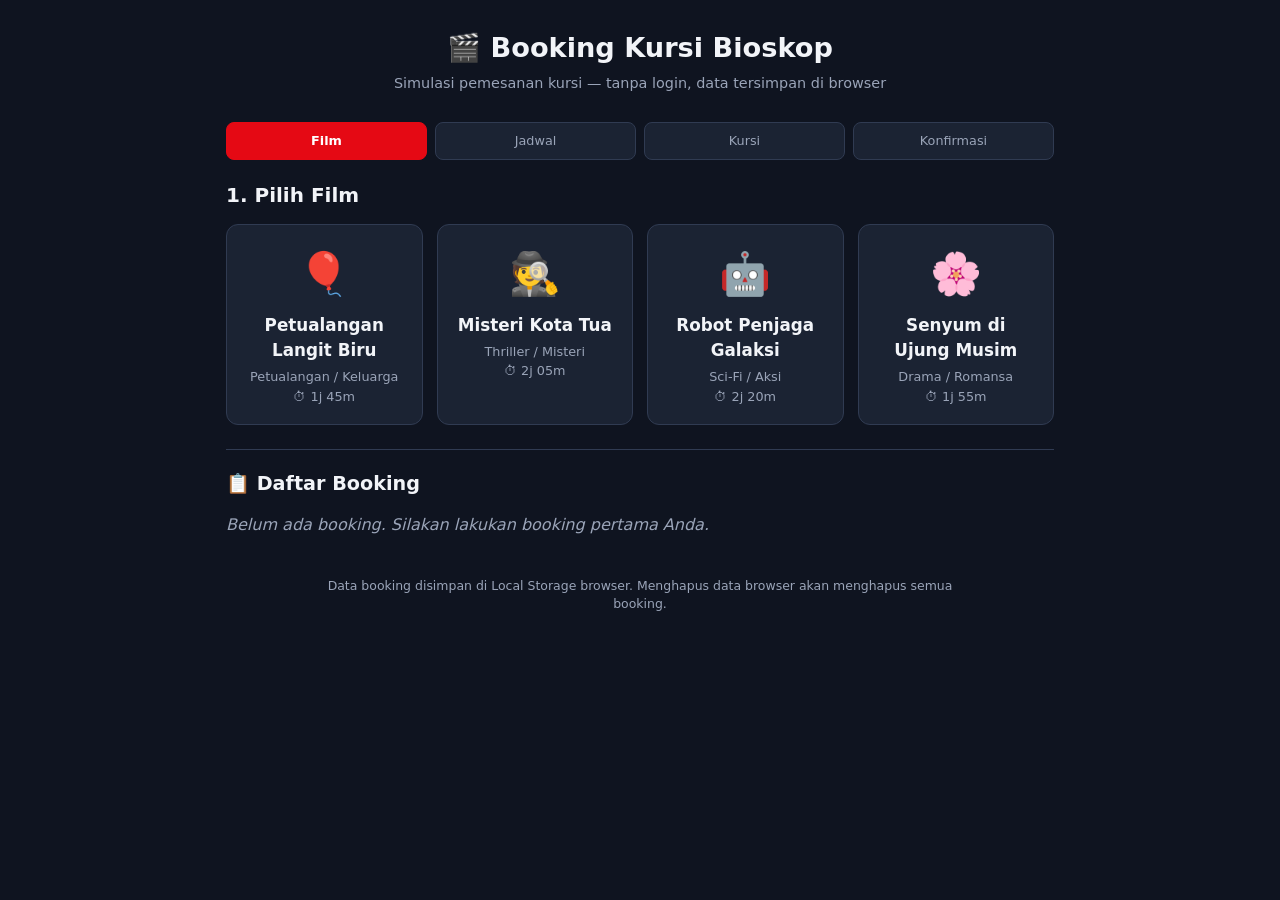
==== index.html @ f1a854e2 "first commit" ====
<!DOCTYPE html>
<html lang="id">
<head>
  <meta charset="UTF-8" />
  <meta name="viewport" content="width=device-width, initial-scale=1.0" />
  <title>Booking Kursi Bioskop</title>
  <link rel="stylesheet" href="css/style.css" />
</head>
<body>
  <header class="app-header">
    <h1>🎬 Booking Kursi Bioskop</h1>
    <p class="subtitle">Simulasi pemesanan kursi — tanpa login, data tersimpan di browser</p>
  </header>

  <main class="container">
    <!-- Indikator langkah -->
    <ol class="steps-indicator" id="stepsIndicator">
      <li data-step="1">Film</li>
      <li data-step="2">Jadwal</li>
      <li data-step="3">Kursi</li>
      <li data-step="4">Konfirmasi</li>
    </ol>

    <!-- STEP 1: Pilih Film -->
    <section class="step" id="step-film">
      <h2>1. Pilih Film</h2>
      <div class="film-grid" id="filmGrid"></div>
    </section>

    <!-- STEP 2: Pilih Jadwal -->
    <section class="step hidden" id="step-schedule">
      <button class="btn-back" data-back="film">← Kembali ke daftar film</button>
      <h2>2. Pilih Jadwal Tayang</h2>
      <div class="selected-film-info" id="selectedFilmInfo"></div>
      <div class="schedule-list" id="scheduleList"></div>
    </section>

    <!-- STEP 3: Pilih Kursi -->
    <section class="step hidden" id="step-seat">
      <button class="btn-back" data-back="schedule">← Kembali ke jadwal</button>
      <h2>3. Pilih Kursi</h2>
      <div class="selected-context" id="seatContext"></div>

      <div class="screen">LAYAR</div>
      <div class="seat-map" id="seatMap"></div>

      <div class="seat-legend">
        <span><i class="legend-box available"></i> Tersedia</span>
        <span><i class="legend-box selected"></i> Dipilih</span>
        <span><i class="legend-box booked"></i> Sudah Dipesan</span>
      </div>

      <div class="seat-actions">
        <p class="selected-seats-text" id="selectedSeatsText">Belum ada kursi dipilih.</p>
        <button class="btn-primary" id="toConfirmBtn" disabled>Lanjut ke Konfirmasi →</button>
      </div>
    </section>

    <!-- STEP 4: Isi Nama & Konfirmasi -->
    <section class="step hidden" id="step-confirm">
      <button class="btn-back" data-back="seat">← Kembali ke pilih kursi</button>
      <h2>4. Isi Nama &amp; Konfirmasi</h2>

      <div class="form-group">
        <label for="nameInput">Nama Pemesan <span class="required">*</span></label>
        <input type="text" id="nameInput" placeholder="Masukkan nama Anda" autocomplete="off" />
        <p class="error-text hidden" id="nameError">Nama pemesan wajib diisi.</p>
      </div>

      <div class="summary-card">
        <h3>Ringkasan Booking</h3>
        <dl id="summaryContent"></dl>
      </div>

      <button class="btn-primary btn-book" id="bookBtn">Booking</button>
    </section>

    <!-- Pesan sukses -->
    <section class="step hidden" id="step-success">
      <div class="success-box">
        <div class="success-icon">✅</div>
        <h2>Booking Berhasil!</h2>
        <dl id="successDetail"></dl>
        <button class="btn-primary" id="bookAgainBtn">Booking Lagi</button>
      </div>
    </section>

    <!-- Daftar Booking -->
    <section class="bookings-panel">
      <h2>📋 Daftar Booking</h2>
      <div id="bookingsList"></div>
    </section>
  </main>

  <footer class="app-footer">
    <p>Data booking disimpan di Local Storage browser. Menghapus data browser akan menghapus semua booking.</p>
  </footer>

  <script src="js/data.js"></script>
  <script src="js/storage.js"></script>
  <script src="js/app.js"></script>
</body>
</html>
---- css/style.css ----
/* style.css — Tampilan aplikasi booking kursi bioskop (responsif desktop & mobile) */

:root {
  --bg: #0f1420;
  --surface: #1b2333;
  --surface-2: #242e42;
  --primary: #e50914;
  --primary-hover: #ff1f2b;
  --text: #f2f4f8;
  --text-dim: #9aa4b8;
  --available: #38507a;
  --selected: #29c46a;
  --booked: #5a3a3a;
  --border: #303b52;
  --radius: 12px;
}

* { box-sizing: border-box; margin: 0; padding: 0; }

body {
  font-family: "Segoe UI", system-ui, -apple-system, sans-serif;
  background: var(--bg);
  color: var(--text);
  line-height: 1.5;
  min-height: 100vh;
}

.app-header {
  text-align: center;
  padding: 28px 16px 12px;
}
.app-header h1 { font-size: 1.7rem; }
.subtitle { color: var(--text-dim); font-size: 0.9rem; margin-top: 4px; }

.container {
  max-width: 860px;
  margin: 0 auto;
  padding: 16px;
}

.hidden { display: none !important; }

/* Indikator langkah */
.steps-indicator {
  display: flex;
  list-style: none;
  gap: 8px;
  margin-bottom: 20px;
  flex-wrap: wrap;
}
.steps-indicator li {
  flex: 1;
  min-width: 70px;
  text-align: center;
  padding: 8px 4px;
  font-size: 0.8rem;
  color: var(--text-dim);
  background: var(--surface);
  border-radius: 8px;
  border: 1px solid var(--border);
}
.steps-indicator li.active {
  color: #fff;
  background: var(--primary);
  border-color: var(--primary);
  font-weight: 600;
}
.steps-indicator li.done {
  color: var(--selected);
  border-color: var(--selected);
}

/* Section langkah */
.step { margin-bottom: 24px; }
.step h2 { font-size: 1.25rem; margin-bottom: 14px; }

/* Tombol */
.btn-primary {
  background: var(--primary);
  color: #fff;
  border: none;
  padding: 12px 22px;
  border-radius: 10px;
  font-size: 1rem;
  font-weight: 600;
  cursor: pointer;
  transition: background 0.15s, transform 0.05s;
}
.btn-primary:hover:not(:disabled) { background: var(--primary-hover); }
.btn-primary:active:not(:disabled) { transform: scale(0.98); }
.btn-primary:disabled { opacity: 0.45; cursor: not-allowed; }

.btn-back {
  background: transparent;
  color: var(--text-dim);
  border: none;
  cursor: pointer;
  font-size: 0.9rem;
  margin-bottom: 10px;
  padding: 4px 0;
}
.btn-back:hover { color: var(--text); }

/* STEP 1: Grid film */
.film-grid {
  display: grid;
  grid-template-columns: repeat(auto-fill, minmax(180px, 1fr));
  gap: 14px;
}
.film-card {
  background: var(--surface);
  border: 1px solid var(--border);
  border-radius: var(--radius);
  padding: 18px;
  cursor: pointer;
  transition: border-color 0.15s, transform 0.1s;
  text-align: center;
}
.film-card:hover { border-color: var(--primary); transform: translateY(-3px); }
.film-card .film-emoji { font-size: 2.6rem; }
.film-card h3 { font-size: 1.05rem; margin: 8px 0 4px; }
.film-card .film-meta { font-size: 0.8rem; color: var(--text-dim); }

/* STEP 2: Jadwal */
.selected-film-info, .selected-context {
  background: var(--surface);
  border: 1px solid var(--border);
  border-radius: 10px;
  padding: 12px 14px;
  margin-bottom: 16px;
  font-size: 0.95rem;
}
.schedule-list { display: flex; flex-wrap: wrap; gap: 10px; }
.schedule-btn {
  background: var(--surface-2);
  color: var(--text);
  border: 1px solid var(--border);
  border-radius: 10px;
  padding: 12px 20px;
  font-size: 1rem;
  cursor: pointer;
  transition: border-color 0.15s, background 0.15s;
}
.schedule-btn:hover { border-color: var(--primary); background: var(--surface); }

/* STEP 3: Denah kursi */
.screen {
  text-align: center;
  letter-spacing: 6px;
  font-size: 0.75rem;
  color: var(--text-dim);
  background: linear-gradient(var(--surface-2), transparent);
  border-top: 3px solid var(--text-dim);
  border-radius: 50% 50% 0 0 / 12px 12px 0 0;
  padding: 6px 0 18px;
  margin: 10px auto 24px;
  max-width: 420px;
}

.seat-map {
  display: flex;
  flex-direction: column;
  gap: 8px;
  align-items: center;
  margin-bottom: 20px;
}
.seat-row {
  display: flex;
  gap: 6px;
  align-items: center;
}
.row-label {
  width: 20px;
  text-align: center;
  color: var(--text-dim);
  font-size: 0.8rem;
}
.seat {
  width: 34px;
  height: 34px;
  border-radius: 8px 8px 4px 4px;
  border: none;
  background: var(--available);
  color: #fff;
  font-size: 0.7rem;
  cursor: pointer;
  transition: transform 0.05s, background 0.15s;
}
.seat:hover:not(.booked) { transform: translateY(-2px); }
.seat.selected { background: var(--selected); font-weight: 700; }
.seat.booked { background: var(--booked); cursor: not-allowed; opacity: 0.7; }

.seat-legend {
  display: flex;
  justify-content: center;
  flex-wrap: wrap;
  gap: 16px;
  font-size: 0.82rem;
  color: var(--text-dim);
  margin-bottom: 18px;
}
.seat-legend span { display: flex; align-items: center; gap: 6px; }
.legend-box {
  width: 16px; height: 16px; border-radius: 4px; display: inline-block;
}
.legend-box.available { background: var(--available); }
.legend-box.selected { background: var(--selected); }
.legend-box.booked { background: var(--booked); }

.seat-actions {
  display: flex;
  flex-direction: column;
  align-items: center;
  gap: 12px;
}
.selected-seats-text { color: var(--text-dim); font-size: 0.95rem; text-align: center; }

/* STEP 4: Form & ringkasan */
.form-group { margin-bottom: 18px; }
.form-group label { display: block; margin-bottom: 6px; font-weight: 600; }
.required { color: var(--primary); }
.form-group input {
  width: 100%;
  padding: 12px 14px;
  border-radius: 10px;
  border: 1px solid var(--border);
  background: var(--surface);
  color: var(--text);
  font-size: 1rem;
}
.form-group input:focus { outline: none; border-color: var(--primary); }
.error-text { color: var(--primary-hover); font-size: 0.85rem; margin-top: 6px; }

.summary-card, .success-box {
  background: var(--surface);
  border: 1px solid var(--border);
  border-radius: var(--radius);
  padding: 18px;
  margin-bottom: 18px;
}
.summary-card h3 { margin-bottom: 12px; }
dl { display: grid; grid-template-columns: auto 1fr; gap: 8px 14px; }
dl dt { color: var(--text-dim); }
dl dd { text-align: right; font-weight: 600; word-break: break-word; }

.btn-book { width: 100%; font-size: 1.1rem; }

/* Sukses */
.success-box { text-align: center; }
.success-icon { font-size: 3rem; }
.success-box h2 { color: var(--selected); margin: 8px 0 16px; }
.success-box dl { text-align: left; margin-bottom: 18px; }

/* Daftar booking */
.bookings-panel {
  border-top: 1px solid var(--border);
  padding-top: 20px;
  margin-top: 12px;
}
.bookings-panel h2 { font-size: 1.2rem; margin-bottom: 14px; }
.booking-item {
  background: var(--surface);
  border: 1px solid var(--border);
  border-radius: 10px;
  padding: 12px 14px;
  margin-bottom: 10px;
  display: flex;
  flex-wrap: wrap;
  justify-content: space-between;
  gap: 6px;
}
.booking-item .b-name { font-weight: 700; }
.booking-item .b-film { color: var(--text); }
.booking-item .b-meta { color: var(--text-dim); font-size: 0.85rem; width: 100%; }
.booking-item .b-seats {
  color: var(--selected);
  font-weight: 600;
  font-size: 0.9rem;
}
.empty-text { color: var(--text-dim); font-style: italic; }

.app-footer {
  text-align: center;
  color: var(--text-dim);
  font-size: 0.78rem;
  padding: 24px 16px 40px;
  max-width: 700px;
  margin: 0 auto;
}

/* Responsif mobile */
@media (max-width: 520px) {
  .app-header h1 { font-size: 1.35rem; }
  .seat { width: 30px; height: 30px; font-size: 0.62rem; }
  .film-grid { grid-template-columns: repeat(auto-fill, minmax(140px, 1fr)); }
  .steps-indicator li { font-size: 0.72rem; min-width: 60px; }
}
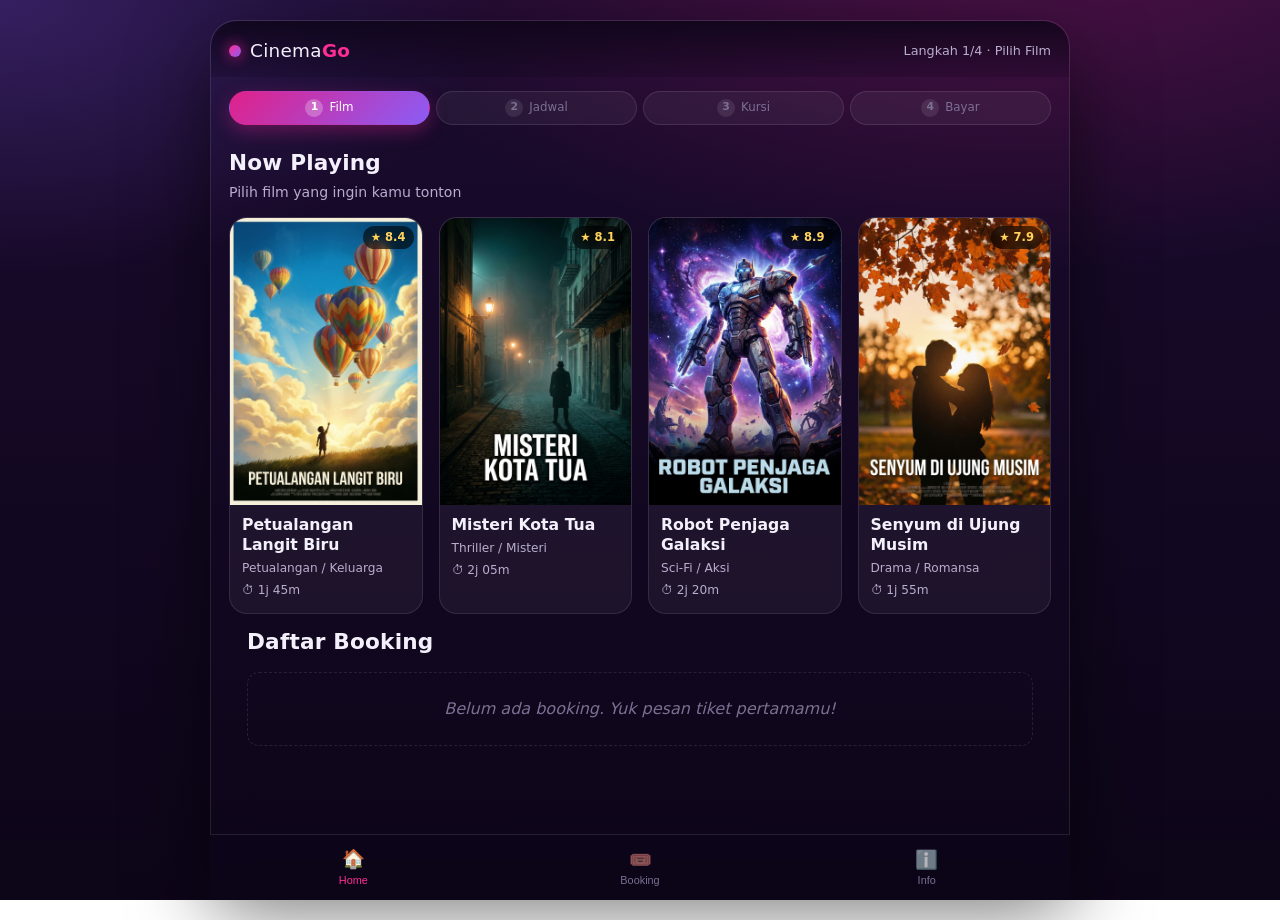
==== commit 80bfce46: "feat: implement movie booking system interface with responsive styling, state management, and asset " ====
--- a/index.html
+++ b/index.html
@@ -2,99 +2,132 @@
 <html lang="id">
 <head>
   <meta charset="UTF-8" />
-  <meta name="viewport" content="width=device-width, initial-scale=1.0" />
-  <title>Booking Kursi Bioskop</title>
+  <meta name="viewport" content="width=device-width, initial-scale=1.0, viewport-fit=cover" />
+  <title>CinemaGo — Booking Kursi Bioskop</title>
   <link rel="stylesheet" href="css/style.css" />
 </head>
 <body>
-  <header class="app-header">
-    <h1>🎬 Booking Kursi Bioskop</h1>
-    <p class="subtitle">Simulasi pemesanan kursi — tanpa login, data tersimpan di browser</p>
-  </header>
+  <div class="app-shell">
+    <!-- Top bar -->
+    <header class="topbar">
+      <div class="topbar-left">
+        <span class="logo-dot"></span>
+        <span class="logo-text">Cinema<strong>Go</strong></span>
+      </div>
+      <div class="topbar-right" id="topbarStep"></div>
+    </header>
 
-  <main class="container">
-    <!-- Indikator langkah -->
-    <ol class="steps-indicator" id="stepsIndicator">
-      <li data-step="1">Film</li>
-      <li data-step="2">Jadwal</li>
-      <li data-step="3">Kursi</li>
-      <li data-step="4">Konfirmasi</li>
-    </ol>
+    <main class="container">
+      <!-- Indikator langkah -->
+      <ol class="steps-indicator" id="stepsIndicator">
+        <li data-step="1"><span>1</span>Film</li>
+        <li data-step="2"><span>2</span>Jadwal</li>
+        <li data-step="3"><span>3</span>Kursi</li>
+        <li data-step="4"><span>4</span>Bayar</li>
+      </ol>
 
-    <!-- STEP 1: Pilih Film -->
-    <section class="step" id="step-film">
-      <h2>1. Pilih Film</h2>
-      <div class="film-grid" id="filmGrid"></div>
-    </section>
+      <!-- STEP 1: Pilih Film -->
+      <section class="step" id="step-film">
+        <div class="section-head">
+          <h2>Now Playing</h2>
+          <p class="section-sub">Pilih film yang ingin kamu tonton</p>
+        </div>
+        <div class="film-grid" id="filmGrid"></div>
+      </section>
 
-    <!-- STEP 2: Pilih Jadwal -->
-    <section class="step hidden" id="step-schedule">
-      <button class="btn-back" data-back="film">← Kembali ke daftar film</button>
-      <h2>2. Pilih Jadwal Tayang</h2>
-      <div class="selected-film-info" id="selectedFilmInfo"></div>
-      <div class="schedule-list" id="scheduleList"></div>
-    </section>
+      <!-- STEP 2: Pilih Jadwal -->
+      <section class="step hidden" id="step-schedule">
+        <button class="btn-back" data-back="film">‹ Kembali</button>
+        <div class="film-hero" id="filmHero"></div>
+        <div class="section-head">
+          <h2>Pilih Jadwal Tayang</h2>
+        </div>
+        <div class="schedule-list" id="scheduleList"></div>
+      </section>
 
-    <!-- STEP 3: Pilih Kursi -->
-    <section class="step hidden" id="step-seat">
-      <button class="btn-back" data-back="schedule">← Kembali ke jadwal</button>
-      <h2>3. Pilih Kursi</h2>
-      <div class="selected-context" id="seatContext"></div>
+      <!-- STEP 3: Pilih Kursi -->
+      <section class="step hidden" id="step-seat">
+        <button class="btn-back" data-back="schedule">‹ Kembali</button>
+        <div class="section-head">
+          <h2>Pilih Kursi</h2>
+          <p class="section-sub" id="seatContext"></p>
+        </div>
 
-      <div class="screen">LAYAR</div>
-      <div class="seat-map" id="seatMap"></div>
+        <div class="screen-wrap">
+          <div class="screen-arc"></div>
+          <span class="screen-label">LAYAR</span>
+        </div>
 
-      <div class="seat-legend">
-        <span><i class="legend-box available"></i> Tersedia</span>
-        <span><i class="legend-box selected"></i> Dipilih</span>
-        <span><i class="legend-box booked"></i> Sudah Dipesan</span>
+        <div class="seat-map" id="seatMap"></div>
+
+        <div class="seat-legend">
+          <span><i class="legend-box available"></i> Tersedia</span>
+          <span><i class="legend-box selected"></i> Dipilih</span>
+          <span><i class="legend-box booked"></i> Sudah Dipesan</span>
+        </div>
+      </section>
+
+      <!-- STEP 4: Nama & Konfirmasi -->
+      <section class="step hidden" id="step-confirm">
+        <button class="btn-back" data-back="seat">‹ Kembali</button>
+        <div class="section-head">
+          <h2>Konfirmasi &amp; Pemesan</h2>
+        </div>
+
+        <div class="form-group">
+          <label for="nameInput">Nama Pemesan <span class="required">*</span></label>
+          <input type="text" id="nameInput" placeholder="Masukkan nama kamu" autocomplete="off" />
+          <p class="error-text hidden" id="nameError">Nama pemesan wajib diisi.</p>
+        </div>
+
+        <div class="summary-card">
+          <h3>Ringkasan Pesanan</h3>
+          <dl id="summaryContent"></dl>
+        </div>
+      </section>
+
+      <!-- Sukses -->
+      <section class="step hidden" id="step-success">
+        <div class="success-box">
+          <div class="success-icon">🎉</div>
+          <h2>Booking Berhasil!</h2>
+          <p class="section-sub">Terima kasih, selamat menonton!</p>
+          <div class="ticket" id="ticketCard"></div>
+          <button class="btn-primary" id="bookAgainBtn">Booking Lagi</button>
+        </div>
+      </section>
+
+      <!-- Daftar Booking -->
+      <section class="bookings-panel" id="bookingsPanel">
+        <div class="section-head">
+          <h2>Daftar Booking</h2>
+        </div>
+        <div id="bookingsList"></div>
+      </section>
+    </main>
+
+    <!-- Action bar melekat di bawah (muncul di step kursi & konfirmasi) -->
+    <div class="action-bar hidden" id="actionBar">
+      <div class="action-info">
+        <span class="action-label" id="actionLabel">Total Kursi</span>
+        <span class="action-value" id="actionValue">-</span>
       </div>
+      <button class="btn-primary" id="actionBtn" disabled>Lanjut</button>
+    </div>
 
-      <div class="seat-actions">
-        <p class="selected-seats-text" id="selectedSeatsText">Belum ada kursi dipilih.</p>
-        <button class="btn-primary" id="toConfirmBtn" disabled>Lanjut ke Konfirmasi →</button>
-      </div>
-    </section>
-
-    <!-- STEP 4: Isi Nama & Konfirmasi -->
-    <section class="step hidden" id="step-confirm">
-      <button class="btn-back" data-back="seat">← Kembali ke pilih kursi</button>
-      <h2>4. Isi Nama &amp; Konfirmasi</h2>
-
-      <div class="form-group">
-        <label for="nameInput">Nama Pemesan <span class="required">*</span></label>
-        <input type="text" id="nameInput" placeholder="Masukkan nama Anda" autocomplete="off" />
-        <p class="error-text hidden" id="nameError">Nama pemesan wajib diisi.</p>
-      </div>
-
-      <div class="summary-card">
-        <h3>Ringkasan Booking</h3>
-        <dl id="summaryContent"></dl>
-      </div>
-
-      <button class="btn-primary btn-book" id="bookBtn">Booking</button>
-    </section>
-
-    <!-- Pesan sukses -->
-    <section class="step hidden" id="step-success">
-      <div class="success-box">
-        <div class="success-icon">✅</div>
-        <h2>Booking Berhasil!</h2>
-        <dl id="successDetail"></dl>
-        <button class="btn-primary" id="bookAgainBtn">Booking Lagi</button>
-      </div>
-    </section>
-
-    <!-- Daftar Booking -->
-    <section class="bookings-panel">
-      <h2>📋 Daftar Booking</h2>
-      <div id="bookingsList"></div>
-    </section>
-  </main>
-
-  <footer class="app-footer">
-    <p>Data booking disimpan di Local Storage browser. Menghapus data browser akan menghapus semua booking.</p>
-  </footer>
+    <!-- Bottom navigation -->
+    <nav class="bottom-nav">
+      <button class="nav-item active" data-nav="home">
+        <span class="nav-ico">🏠</span><span>Home</span>
+      </button>
+      <button class="nav-item" data-nav="bookings">
+        <span class="nav-ico">🎟️</span><span>Booking</span>
+      </button>
+      <button class="nav-item" data-nav="info">
+        <span class="nav-ico">ℹ️</span><span>Info</span>
+      </button>
+    </nav>
+  </div>
 
   <script src="js/data.js"></script>
   <script src="js/storage.js"></script>
--- a/css/style.css
+++ b/css/style.css
@@ -1,160 +1,241 @@
-/* style.css — Tampilan aplikasi booking kursi bioskop (responsif desktop & mobile) */
+/* style.css — CinemaGo. Tema ungu/violet, mobile-first, responsif di semua device. */
 
 :root {
-  --bg: #0f1420;
-  --surface: #1b2333;
-  --surface-2: #242e42;
-  --primary: #e50914;
-  --primary-hover: #ff1f2b;
-  --text: #f2f4f8;
-  --text-dim: #9aa4b8;
-  --available: #38507a;
-  --selected: #29c46a;
-  --booked: #5a3a3a;
-  --border: #303b52;
-  --radius: 12px;
+  --bg-top: #1a0b2e;
+  --bg-bottom: #0d0518;
+  --surface: rgba(255, 255, 255, 0.05);
+  --surface-solid: #241435;
+  --surface-2: rgba(255, 255, 255, 0.09);
+  --border: rgba(255, 255, 255, 0.10);
+  --magenta: #e0218a;
+  --magenta-2: #ff2d95;
+  --violet: #8b5cf6;
+  --cyan: #22d3ee;
+  --text: #f4f0fb;
+  --text-dim: #b9adcf;
+  --text-faint: #7c6f93;
+  --radius: 18px;
+  --radius-sm: 12px;
+  --shell: 720px;
+  --nav-h: 66px;
+  --safe-b: env(safe-area-inset-bottom, 0px);
 }
 
 * { box-sizing: border-box; margin: 0; padding: 0; }
 
+html { -webkit-text-size-adjust: 100%; }
+
 body {
-  font-family: "Segoe UI", system-ui, -apple-system, sans-serif;
-  background: var(--bg);
+  font-family: "Segoe UI", system-ui, -apple-system, Roboto, sans-serif;
   color: var(--text);
   line-height: 1.5;
   min-height: 100vh;
-}
-
-.app-header {
-  text-align: center;
-  padding: 28px 16px 12px;
-}
-.app-header h1 { font-size: 1.7rem; }
-.subtitle { color: var(--text-dim); font-size: 0.9rem; margin-top: 4px; }
-
-.container {
-  max-width: 860px;
+  background:
+    radial-gradient(1200px 600px at 80% -10%, rgba(224, 33, 138, 0.28), transparent 60%),
+    radial-gradient(900px 500px at 0% 0%, rgba(139, 92, 246, 0.25), transparent 55%),
+    linear-gradient(180deg, var(--bg-top), var(--bg-bottom));
+  background-attachment: fixed;
+}
+
+/* Shell terpusat — tampil seperti app di layar besar */
+.app-shell {
+  max-width: var(--shell);
   margin: 0 auto;
-  padding: 16px;
+  min-height: 100vh;
+  position: relative;
+  padding-bottom: calc(var(--nav-h) + var(--safe-b) + 12px);
 }
 
 .hidden { display: none !important; }
+
+/* Top bar */
+.topbar {
+  position: sticky;
+  top: 0;
+  z-index: 20;
+  display: flex;
+  align-items: center;
+  justify-content: space-between;
+  padding: 16px 18px 12px;
+  backdrop-filter: blur(14px);
+  background: linear-gradient(180deg, rgba(13, 5, 24, 0.85), rgba(13, 5, 24, 0.2));
+}
+.topbar-left { display: flex; align-items: center; gap: 9px; }
+.logo-dot {
+  width: 12px; height: 12px; border-radius: 50%;
+  background: linear-gradient(135deg, var(--magenta-2), var(--violet));
+  box-shadow: 0 0 14px var(--magenta);
+}
+.logo-text { font-size: 1.15rem; letter-spacing: 0.3px; }
+.logo-text strong { color: var(--magenta-2); }
+.topbar-right { font-size: 0.8rem; color: var(--text-dim); }
+
+.container { padding: 8px 18px 20px; }
 
 /* Indikator langkah */
 .steps-indicator {
   display: flex;
   list-style: none;
-  gap: 8px;
-  margin-bottom: 20px;
-  flex-wrap: wrap;
+  gap: 6px;
+  margin: 6px 0 22px;
 }
 .steps-indicator li {
   flex: 1;
-  min-width: 70px;
-  text-align: center;
-  padding: 8px 4px;
-  font-size: 0.8rem;
-  color: var(--text-dim);
-  background: var(--surface);
-  border-radius: 8px;
-  border: 1px solid var(--border);
+  display: flex;
+  align-items: center;
+  justify-content: center;
+  gap: 6px;
+  padding: 7px 4px;
+  font-size: 0.74rem;
+  color: var(--text-faint);
+  background: var(--surface);
+  border: 1px solid var(--border);
+  border-radius: 20px;
+  transition: all 0.2s;
+}
+.steps-indicator li span {
+  width: 18px; height: 18px; border-radius: 50%;
+  display: grid; place-items: center;
+  background: var(--surface-2);
+  font-size: 0.68rem; font-weight: 700;
 }
 .steps-indicator li.active {
   color: #fff;
-  background: var(--primary);
-  border-color: var(--primary);
-  font-weight: 600;
-}
-.steps-indicator li.done {
-  color: var(--selected);
-  border-color: var(--selected);
-}
-
-/* Section langkah */
-.step { margin-bottom: 24px; }
-.step h2 { font-size: 1.25rem; margin-bottom: 14px; }
+  background: linear-gradient(135deg, var(--magenta), var(--violet));
+  border-color: transparent;
+  box-shadow: 0 6px 18px rgba(224, 33, 138, 0.35);
+}
+.steps-indicator li.active span { background: rgba(255, 255, 255, 0.25); }
+.steps-indicator li.done { color: var(--cyan); border-color: rgba(34, 211, 238, 0.4); }
+.steps-indicator li.done span { background: rgba(34, 211, 238, 0.2); color: var(--cyan); }
+
+/* Section head */
+.section-head { margin-bottom: 14px; }
+.section-head h2 { font-size: 1.35rem; letter-spacing: 0.2px; }
+.section-sub { color: var(--text-dim); font-size: 0.88rem; margin-top: 3px; }
 
 /* Tombol */
 .btn-primary {
-  background: var(--primary);
+  background: linear-gradient(135deg, var(--magenta-2), var(--violet));
   color: #fff;
   border: none;
-  padding: 12px 22px;
-  border-radius: 10px;
+  padding: 13px 24px;
+  border-radius: 14px;
   font-size: 1rem;
-  font-weight: 600;
+  font-weight: 700;
   cursor: pointer;
-  transition: background 0.15s, transform 0.05s;
-}
-.btn-primary:hover:not(:disabled) { background: var(--primary-hover); }
+  transition: transform 0.06s, box-shadow 0.2s, opacity 0.2s;
+  box-shadow: 0 8px 22px rgba(224, 33, 138, 0.35);
+}
+.btn-primary:hover:not(:disabled) { box-shadow: 0 10px 28px rgba(224, 33, 138, 0.5); }
 .btn-primary:active:not(:disabled) { transform: scale(0.98); }
-.btn-primary:disabled { opacity: 0.45; cursor: not-allowed; }
+.btn-primary:disabled { opacity: 0.4; cursor: not-allowed; box-shadow: none; }
 
 .btn-back {
-  background: transparent;
+  background: var(--surface);
   color: var(--text-dim);
-  border: none;
+  border: 1px solid var(--border);
+  border-radius: 12px;
   cursor: pointer;
-  font-size: 0.9rem;
-  margin-bottom: 10px;
-  padding: 4px 0;
-}
-.btn-back:hover { color: var(--text); }
+  font-size: 0.85rem;
+  margin-bottom: 14px;
+  padding: 8px 14px;
+  transition: color 0.15s, border-color 0.15s;
+}
+.btn-back:hover { color: var(--text); border-color: var(--magenta); }
 
 /* STEP 1: Grid film */
 .film-grid {
   display: grid;
-  grid-template-columns: repeat(auto-fill, minmax(180px, 1fr));
+  grid-template-columns: repeat(2, 1fr);
+  gap: 16px;
+}
+.film-card {
+  background: var(--surface);
+  border: 1px solid var(--border);
+  border-radius: var(--radius);
+  overflow: hidden;
+  cursor: pointer;
+  transition: transform 0.15s, box-shadow 0.2s, border-color 0.2s;
+}
+.film-card:hover {
+  transform: translateY(-4px);
+  border-color: rgba(224, 33, 138, 0.5);
+  box-shadow: 0 14px 30px rgba(0, 0, 0, 0.4);
+}
+.poster-wrap { position: relative; aspect-ratio: 2 / 3; overflow: hidden; }
+.poster-wrap img { width: 100%; height: 100%; object-fit: cover; display: block; }
+.poster-rating {
+  position: absolute; top: 8px; right: 8px;
+  background: rgba(0, 0, 0, 0.6);
+  backdrop-filter: blur(4px);
+  color: #ffd35c;
+  font-size: 0.72rem; font-weight: 700;
+  padding: 3px 8px; border-radius: 20px;
+}
+.film-body { padding: 10px 12px 14px; }
+.film-body h3 { font-size: 0.98rem; line-height: 1.25; }
+.film-body .film-meta { font-size: 0.76rem; color: var(--text-dim); margin-top: 4px; }
+
+/* Film hero (step jadwal) */
+.film-hero {
+  display: flex;
   gap: 14px;
-}
-.film-card {
   background: var(--surface);
   border: 1px solid var(--border);
   border-radius: var(--radius);
-  padding: 18px;
+  padding: 12px;
+  margin-bottom: 20px;
+}
+.film-hero img {
+  width: 84px; height: 126px; border-radius: 12px; object-fit: cover; flex-shrink: 0;
+}
+.film-hero .hero-info { display: flex; flex-direction: column; justify-content: center; gap: 5px; }
+.film-hero h3 { font-size: 1.15rem; }
+.film-hero .hero-meta { font-size: 0.82rem; color: var(--text-dim); }
+.hero-badge {
+  display: inline-block; align-self: flex-start;
+  background: rgba(139, 92, 246, 0.2);
+  color: #c4b5fd; border: 1px solid rgba(139, 92, 246, 0.4);
+  font-size: 0.72rem; padding: 3px 10px; border-radius: 20px;
+}
+
+/* STEP 2: Jadwal */
+.schedule-list { display: grid; grid-template-columns: repeat(3, 1fr); gap: 10px; }
+.schedule-btn {
+  background: var(--surface);
+  color: var(--text);
+  border: 1px solid var(--border);
+  border-radius: 14px;
+  padding: 14px 6px;
+  font-size: 1rem; font-weight: 600;
   cursor: pointer;
-  transition: border-color 0.15s, transform 0.1s;
   text-align: center;
-}
-.film-card:hover { border-color: var(--primary); transform: translateY(-3px); }
-.film-card .film-emoji { font-size: 2.6rem; }
-.film-card h3 { font-size: 1.05rem; margin: 8px 0 4px; }
-.film-card .film-meta { font-size: 0.8rem; color: var(--text-dim); }
-
-/* STEP 2: Jadwal */
-.selected-film-info, .selected-context {
-  background: var(--surface);
-  border: 1px solid var(--border);
-  border-radius: 10px;
-  padding: 12px 14px;
-  margin-bottom: 16px;
-  font-size: 0.95rem;
-}
-.schedule-list { display: flex; flex-wrap: wrap; gap: 10px; }
-.schedule-btn {
-  background: var(--surface-2);
-  color: var(--text);
-  border: 1px solid var(--border);
-  border-radius: 10px;
-  padding: 12px 20px;
-  font-size: 1rem;
-  cursor: pointer;
-  transition: border-color 0.15s, background 0.15s;
-}
-.schedule-btn:hover { border-color: var(--primary); background: var(--surface); }
+  transition: all 0.15s;
+}
+.schedule-btn small { display: block; font-size: 0.66rem; color: var(--text-faint); font-weight: 400; margin-top: 2px; }
+.schedule-btn:hover {
+  border-color: transparent;
+  background: linear-gradient(135deg, var(--magenta), var(--violet));
+  box-shadow: 0 8px 20px rgba(224, 33, 138, 0.35);
+}
 
 /* STEP 3: Denah kursi */
-.screen {
-  text-align: center;
-  letter-spacing: 6px;
-  font-size: 0.75rem;
-  color: var(--text-dim);
-  background: linear-gradient(var(--surface-2), transparent);
-  border-top: 3px solid var(--text-dim);
-  border-radius: 50% 50% 0 0 / 12px 12px 0 0;
-  padding: 6px 0 18px;
-  margin: 10px auto 24px;
-  max-width: 420px;
+.screen-wrap { text-align: center; margin: 6px 0 26px; }
+.screen-arc {
+  height: 42px;
+  border-radius: 50%;
+  background: radial-gradient(ellipse at 50% 0%, rgba(224, 33, 138, 0.55), rgba(139, 92, 246, 0.15) 60%, transparent 75%);
+  filter: blur(1px);
+  margin: 0 auto;
+  max-width: 80%;
+}
+.screen-label {
+  display: block;
+  letter-spacing: 8px;
+  font-size: 0.7rem;
+  color: var(--text-faint);
+  margin-top: -6px;
 }
 
 .seat-map {
@@ -162,136 +243,193 @@
   flex-direction: column;
   gap: 8px;
   align-items: center;
-  margin-bottom: 20px;
-}
-.seat-row {
-  display: flex;
-  gap: 6px;
-  align-items: center;
-}
-.row-label {
-  width: 20px;
-  text-align: center;
+  margin-bottom: 22px;
+}
+.seat-row { display: flex; gap: 6px; align-items: center; }
+.row-label { width: 16px; text-align: center; color: var(--text-faint); font-size: 0.72rem; }
+.seat {
+  width: 30px; height: 30px;
+  border-radius: 9px 9px 5px 5px;
+  border: 1px solid rgba(255, 255, 255, 0.18);
+  background: rgba(255, 255, 255, 0.09);
   color: var(--text-dim);
-  font-size: 0.8rem;
-}
-.seat {
-  width: 34px;
-  height: 34px;
-  border-radius: 8px 8px 4px 4px;
-  border: none;
-  background: var(--available);
-  color: #fff;
-  font-size: 0.7rem;
+  font-size: 0.62rem;
   cursor: pointer;
-  transition: transform 0.05s, background 0.15s;
-}
-.seat:hover:not(.booked) { transform: translateY(-2px); }
-.seat.selected { background: var(--selected); font-weight: 700; }
-.seat.booked { background: var(--booked); cursor: not-allowed; opacity: 0.7; }
+  transition: transform 0.06s, background 0.15s, box-shadow 0.15s;
+}
+.seat:hover:not(.booked) { transform: translateY(-2px); border-color: var(--cyan); }
+.seat.selected {
+  background: var(--cyan); color: #05323a; font-weight: 700;
+  border-color: var(--cyan);
+  box-shadow: 0 0 14px rgba(34, 211, 238, 0.6);
+}
+.seat.booked {
+  background: var(--magenta); border-color: var(--magenta);
+  color: rgba(255, 255, 255, 0.5); cursor: not-allowed;
+}
 
 .seat-legend {
-  display: flex;
-  justify-content: center;
-  flex-wrap: wrap;
-  gap: 16px;
-  font-size: 0.82rem;
-  color: var(--text-dim);
-  margin-bottom: 18px;
-}
-.seat-legend span { display: flex; align-items: center; gap: 6px; }
-.legend-box {
-  width: 16px; height: 16px; border-radius: 4px; display: inline-block;
-}
-.legend-box.available { background: var(--available); }
-.legend-box.selected { background: var(--selected); }
-.legend-box.booked { background: var(--booked); }
-
-.seat-actions {
-  display: flex;
-  flex-direction: column;
-  align-items: center;
-  gap: 12px;
-}
-.selected-seats-text { color: var(--text-dim); font-size: 0.95rem; text-align: center; }
+  display: flex; justify-content: center; flex-wrap: wrap; gap: 18px;
+  font-size: 0.8rem; color: var(--text-dim); margin-bottom: 8px;
+}
+.seat-legend span { display: flex; align-items: center; gap: 7px; }
+.legend-box { width: 15px; height: 15px; border-radius: 5px; display: inline-block; }
+.legend-box.available { background: rgba(255, 255, 255, 0.14); border: 1px solid rgba(255,255,255,0.25); }
+.legend-box.selected { background: var(--cyan); }
+.legend-box.booked { background: var(--magenta); }
 
 /* STEP 4: Form & ringkasan */
 .form-group { margin-bottom: 18px; }
-.form-group label { display: block; margin-bottom: 6px; font-weight: 600; }
-.required { color: var(--primary); }
+.form-group label { display: block; margin-bottom: 7px; font-weight: 600; font-size: 0.92rem; }
+.required { color: var(--magenta-2); }
 .form-group input {
   width: 100%;
-  padding: 12px 14px;
-  border-radius: 10px;
+  padding: 14px 16px;
+  border-radius: 14px;
   border: 1px solid var(--border);
   background: var(--surface);
   color: var(--text);
   font-size: 1rem;
 }
-.form-group input:focus { outline: none; border-color: var(--primary); }
-.error-text { color: var(--primary-hover); font-size: 0.85rem; margin-top: 6px; }
-
-.summary-card, .success-box {
+.form-group input::placeholder { color: var(--text-faint); }
+.form-group input:focus { outline: none; border-color: var(--magenta); box-shadow: 0 0 0 3px rgba(224,33,138,0.15); }
+.error-text { color: var(--magenta-2); font-size: 0.85rem; margin-top: 7px; }
+
+.summary-card {
   background: var(--surface);
   border: 1px solid var(--border);
   border-radius: var(--radius);
   padding: 18px;
-  margin-bottom: 18px;
-}
-.summary-card h3 { margin-bottom: 12px; }
-dl { display: grid; grid-template-columns: auto 1fr; gap: 8px 14px; }
-dl dt { color: var(--text-dim); }
-dl dd { text-align: right; font-weight: 600; word-break: break-word; }
-
-.btn-book { width: 100%; font-size: 1.1rem; }
-
-/* Sukses */
-.success-box { text-align: center; }
-.success-icon { font-size: 3rem; }
-.success-box h2 { color: var(--selected); margin: 8px 0 16px; }
-.success-box dl { text-align: left; margin-bottom: 18px; }
+}
+.summary-card h3 { margin-bottom: 14px; font-size: 1.05rem; }
+dl { display: grid; grid-template-columns: auto 1fr; gap: 11px 14px; }
+dl dt { color: var(--text-dim); font-size: 0.9rem; }
+dl dd { text-align: right; font-weight: 600; word-break: break-word; font-size: 0.92rem; }
+
+/* Sukses / tiket */
+.success-box { text-align: center; padding: 10px 0; }
+.success-icon { font-size: 3.2rem; }
+.success-box h2 { color: #fff; margin: 6px 0 2px; }
+.ticket {
+  background: var(--surface-solid);
+  border: 1px solid var(--border);
+  border-radius: var(--radius);
+  padding: 20px;
+  margin: 18px 0;
+  text-align: left;
+  position: relative;
+  overflow: hidden;
+}
+.ticket::before {
+  content: "";
+  position: absolute; left: 0; top: 0; bottom: 0; width: 5px;
+  background: linear-gradient(var(--magenta-2), var(--violet));
+}
+.ticket dl { margin-bottom: 0; }
 
 /* Daftar booking */
-.bookings-panel {
+.bookings-panel { padding: 6px 18px 10px; margin-top: 6px; }
+.booking-item {
+  background: var(--surface);
+  border: 1px solid var(--border);
+  border-radius: var(--radius-sm);
+  padding: 13px 15px;
+  margin-bottom: 11px;
+}
+.booking-item .bi-top { display: flex; justify-content: space-between; align-items: baseline; gap: 8px; }
+.booking-item .b-name { font-weight: 700; }
+.booking-item .b-jam { color: var(--text-dim); font-size: 0.82rem; }
+.booking-item .b-film { color: var(--text-dim); font-size: 0.85rem; margin: 3px 0 8px; }
+.booking-item .b-seats {
+  display: inline-block;
+  background: rgba(34, 211, 238, 0.14);
+  color: var(--cyan);
+  border: 1px solid rgba(34, 211, 238, 0.3);
+  font-weight: 600; font-size: 0.82rem;
+  padding: 4px 10px; border-radius: 20px;
+}
+.empty-text {
+  color: var(--text-faint); font-style: italic; text-align: center;
+  padding: 24px 0; border: 1px dashed var(--border); border-radius: var(--radius-sm);
+}
+
+/* Action bar (sticky, di dalam shell) */
+.action-bar {
+  position: fixed;
+  bottom: calc(var(--nav-h) + var(--safe-b));
+  left: 50%;
+  transform: translateX(-50%);
+  width: 100%;
+  max-width: var(--shell);
+  display: flex;
+  align-items: center;
+  justify-content: space-between;
+  gap: 14px;
+  padding: 12px 18px;
+  background: linear-gradient(180deg, rgba(13, 5, 24, 0.4), rgba(13, 5, 24, 0.95));
+  backdrop-filter: blur(14px);
   border-top: 1px solid var(--border);
-  padding-top: 20px;
-  margin-top: 12px;
-}
-.bookings-panel h2 { font-size: 1.2rem; margin-bottom: 14px; }
-.booking-item {
-  background: var(--surface);
-  border: 1px solid var(--border);
-  border-radius: 10px;
-  padding: 12px 14px;
-  margin-bottom: 10px;
-  display: flex;
-  flex-wrap: wrap;
-  justify-content: space-between;
-  gap: 6px;
-}
-.booking-item .b-name { font-weight: 700; }
-.booking-item .b-film { color: var(--text); }
-.booking-item .b-meta { color: var(--text-dim); font-size: 0.85rem; width: 100%; }
-.booking-item .b-seats {
-  color: var(--selected);
-  font-weight: 600;
-  font-size: 0.9rem;
-}
-.empty-text { color: var(--text-dim); font-style: italic; }
-
-.app-footer {
-  text-align: center;
-  color: var(--text-dim);
-  font-size: 0.78rem;
-  padding: 24px 16px 40px;
-  max-width: 700px;
-  margin: 0 auto;
-}
-
-/* Responsif mobile */
-@media (max-width: 520px) {
-  .app-header h1 { font-size: 1.35rem; }
-  .seat { width: 30px; height: 30px; font-size: 0.62rem; }
-  .film-grid { grid-template-columns: repeat(auto-fill, minmax(140px, 1fr)); }
-  .steps-indicator li { font-size: 0.72rem; min-width: 60px; }
-}
+  z-index: 25;
+}
+.action-info { display: flex; flex-direction: column; }
+.action-label { font-size: 0.72rem; color: var(--text-dim); }
+.action-value { font-size: 1.02rem; font-weight: 700; }
+.action-bar .btn-primary { padding: 12px 26px; }
+
+/* Bottom nav */
+.bottom-nav {
+  position: fixed;
+  bottom: 0;
+  left: 50%;
+  transform: translateX(-50%);
+  width: 100%;
+  max-width: var(--shell);
+  height: calc(var(--nav-h) + var(--safe-b));
+  padding-bottom: var(--safe-b);
+  display: flex;
+  background: rgba(13, 5, 24, 0.96);
+  backdrop-filter: blur(16px);
+  border-top: 1px solid var(--border);
+  z-index: 30;
+}
+.nav-item {
+  flex: 1;
+  background: none; border: none; cursor: pointer;
+  display: flex; flex-direction: column; align-items: center; justify-content: center; gap: 3px;
+  color: var(--text-faint);
+  font-size: 0.68rem;
+  transition: color 0.15s;
+}
+.nav-item .nav-ico { font-size: 1.15rem; filter: grayscale(0.4) opacity(0.7); transition: filter 0.15s; }
+.nav-item.active { color: var(--magenta-2); }
+.nav-item.active .nav-ico { filter: none; transform: translateY(-1px); }
+
+/* ===== Responsif ===== */
+
+/* Ponsel kecil */
+@media (max-width: 360px) {
+  .seat { width: 26px; height: 26px; }
+  .schedule-list { grid-template-columns: repeat(2, 1fr); }
+}
+
+/* Tablet & desktop: lebih banyak kolom, kursi lebih besar */
+@media (min-width: 600px) {
+  :root { --shell: 860px; }
+  .film-grid { grid-template-columns: repeat(3, 1fr); }
+  .seat { width: 34px; height: 34px; font-size: 0.7rem; }
+  .schedule-list { grid-template-columns: repeat(4, 1fr); }
+}
+
+@media (min-width: 900px) {
+  .film-grid { grid-template-columns: repeat(4, 1fr); }
+  .app-shell {
+    margin: 20px auto;
+    min-height: calc(100vh - 40px);
+    border: 1px solid var(--border);
+    border-radius: 26px;
+    overflow: hidden;
+    box-shadow: 0 30px 80px rgba(0, 0, 0, 0.55);
+  }
+  .topbar { border-radius: 26px 26px 0 0; }
+  .bottom-nav, .action-bar { border-radius: 0; }
+}
